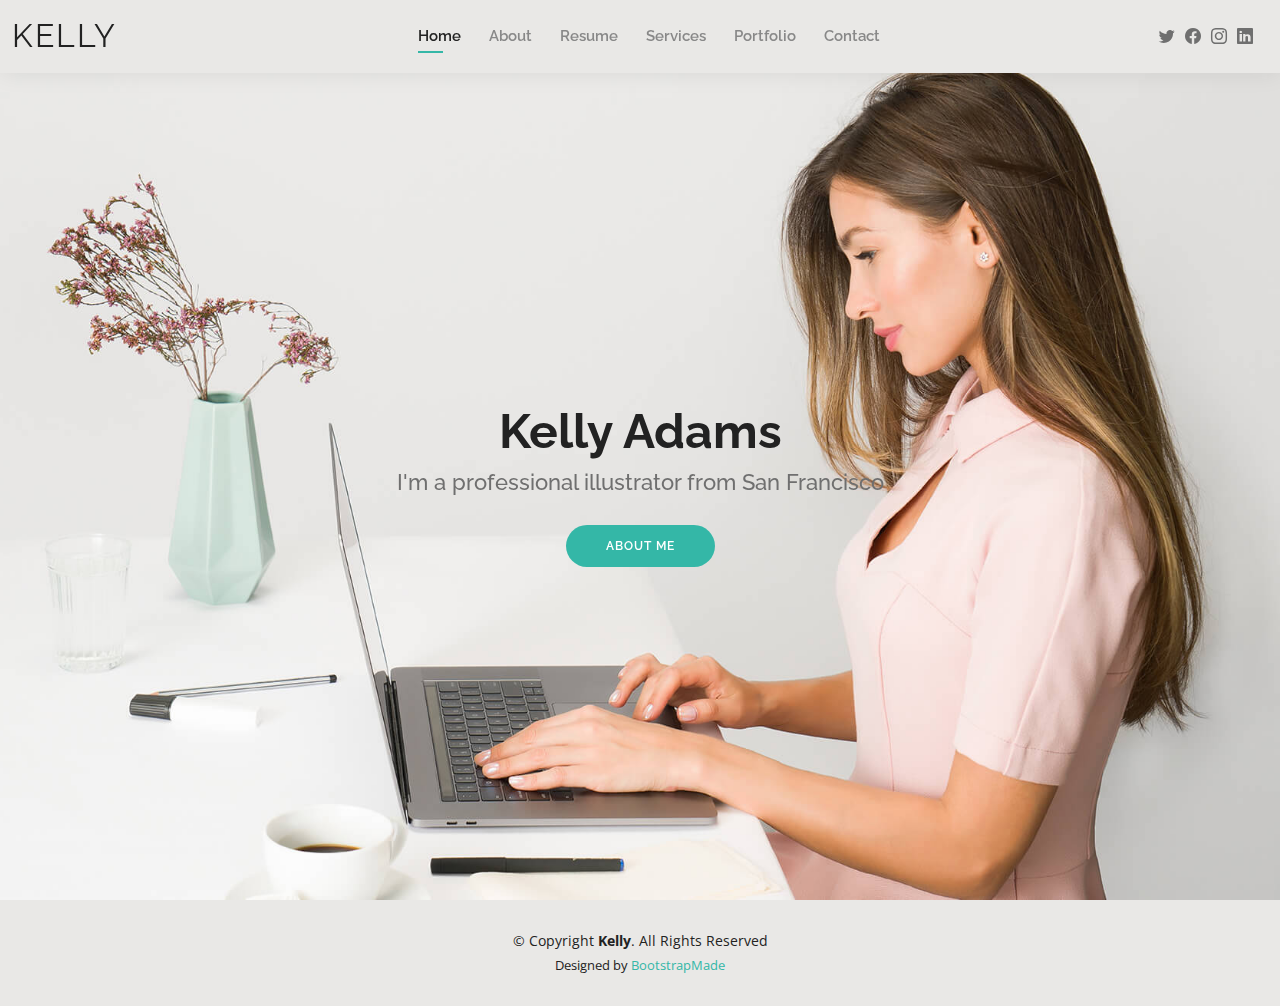
==== index.html @ 139ad1cf "message" ====
<!DOCTYPE html>
<html lang="en">

<head>
  <meta charset="utf-8">
  <meta content="width=device-width, initial-scale=1.0" name="viewport">

  <title>Kelly Bootstrap Template - Index</title>
  <meta content="" name="description">
  <meta content="" name="keywords">

  <!-- Favicons -->
  <link href="assets/img/favicon.png" rel="icon">
  <link href="assets/img/apple-touch-icon.png" rel="apple-touch-icon">

  <!-- Google Fonts -->
  <link href="https://fonts.googleapis.com/css?family=Open+Sans:300,300i,400,400i,600,600i,700,700i|Raleway:300,300i,400,400i,500,500i,600,600i,700,700i|Poppins:300,300i,400,400i,500,500i,600,600i,700,700i" rel="stylesheet">

  <!-- Vendor CSS Files -->
  <link href="assets/vendor/aos/aos.css" rel="stylesheet">
  <link href="assets/vendor/bootstrap/css/bootstrap.min.css" rel="stylesheet">
  <link href="assets/vendor/bootstrap-icons/bootstrap-icons.css" rel="stylesheet">
  <link href="assets/vendor/boxicons/css/boxicons.min.css" rel="stylesheet">
  <link href="assets/vendor/glightbox/css/glightbox.min.css" rel="stylesheet">
  <link href="assets/vendor/swiper/swiper-bundle.min.css" rel="stylesheet">

  <!-- Template Main CSS File -->
  <link href="assets/css/style.css" rel="stylesheet">

  <!-- =======================================================
  * Template Name: Kelly - v4.8.1
  * Template URL: https://bootstrapmade.com/kelly-free-bootstrap-cv-resume-html-template/
  * Author: BootstrapMade.com
  * License: https://bootstrapmade.com/license/
  ======================================================== -->
</head>

<body>

  <!-- ======= Header ======= -->
  <header id="header" class="fixed-top">
    <div class="container-fluid d-flex justify-content-between align-items-center">

      <h1 class="logo me-auto me-lg-0"><a href="index.html">Kelly</a></h1>
      <!-- Uncomment below if you prefer to use an image logo -->
      <!-- <a href="index.html" class="logo"><img src="assets/img/logo.png" alt="" class="img-fluid"></a>-->

      <nav id="navbar" class="navbar order-last order-lg-0">
        <ul>
          <li><a class="active" href="index.html">Home</a></li>
          <li><a href="about.html">About</a></li>
          <li><a href="resume.html">Resume</a></li>
          <li><a href="services.html">Services</a></li>
          <li><a href="portfolio.html">Portfolio</a></li>
          <li><a href="contact.html">Contact</a></li>
        </ul>
        <i class="bi bi-list mobile-nav-toggle"></i>
      </nav><!-- .navbar -->

      <div class="header-social-links">
        <a href="#" class="twitter"><i class="bi bi-twitter"></i></a>
        <a href="#" class="facebook"><i class="bi bi-facebook"></i></a>
        <a href="#" class="instagram"><i class="bi bi-instagram"></i></a>
        <a href="#" class="linkedin"><i class="bi bi-linkedin"></i></i></a>
      </div>

    </div>

  </header><!-- End Header -->

  <!-- ======= Hero Section ======= -->
  <section id="hero" class="d-flex align-items-center">
    <div class="container d-flex flex-column align-items-center" data-aos="zoom-in" data-aos-delay="100">
      <h1>Kelly Adams</h1>
      <h2>I'm a professional illustrator from San Francisco</h2>
      <a href="about.html" class="btn-about">About Me</a>
    </div>
  </section><!-- End Hero -->

  <!-- ======= Footer ======= -->
  <footer id="footer">
    <div class="container">
      <div class="copyright">
        &copy; Copyright <strong><span>Kelly</span></strong>. All Rights Reserved
      </div>
      <div class="credits">
        <!-- All the links in the footer should remain intact. -->
        <!-- You can delete the links only if you purchased the pro version. -->
        <!-- Licensing information: https://bootstrapmade.com/license/ -->
        <!-- Purchase the pro version with working PHP/AJAX contact form: https://bootstrapmade.com/kelly-free-bootstrap-cv-resume-html-template/ -->
        Designed by <a href="https://bootstrapmade.com/">BootstrapMade</a>
      </div>
    </div>
  </footer><!-- End  Footer -->

  <div id="preloader"></div>
  <a href="#" class="back-to-top d-flex align-items-center justify-content-center"><i class="bi bi-arrow-up-short"></i></a>

  <!-- Vendor JS Files -->
  <script src="assets/vendor/purecounter/purecounter_vanilla.js"></script>
  <script src="assets/vendor/aos/aos.js"></script>
  <script src="assets/vendor/bootstrap/js/bootstrap.bundle.min.js"></script>
  <script src="assets/vendor/glightbox/js/glightbox.min.js"></script>
  <script src="assets/vendor/isotope-layout/isotope.pkgd.min.js"></script>
  <script src="assets/vendor/swiper/swiper-bundle.min.js"></script>
  <script src="assets/vendor/waypoints/noframework.waypoints.js"></script>
  <script src="assets/vendor/php-email-form/validate.js"></script>

  <!-- Template Main JS File -->
  <script src="assets/js/main.js"></script>

</body>

</html>
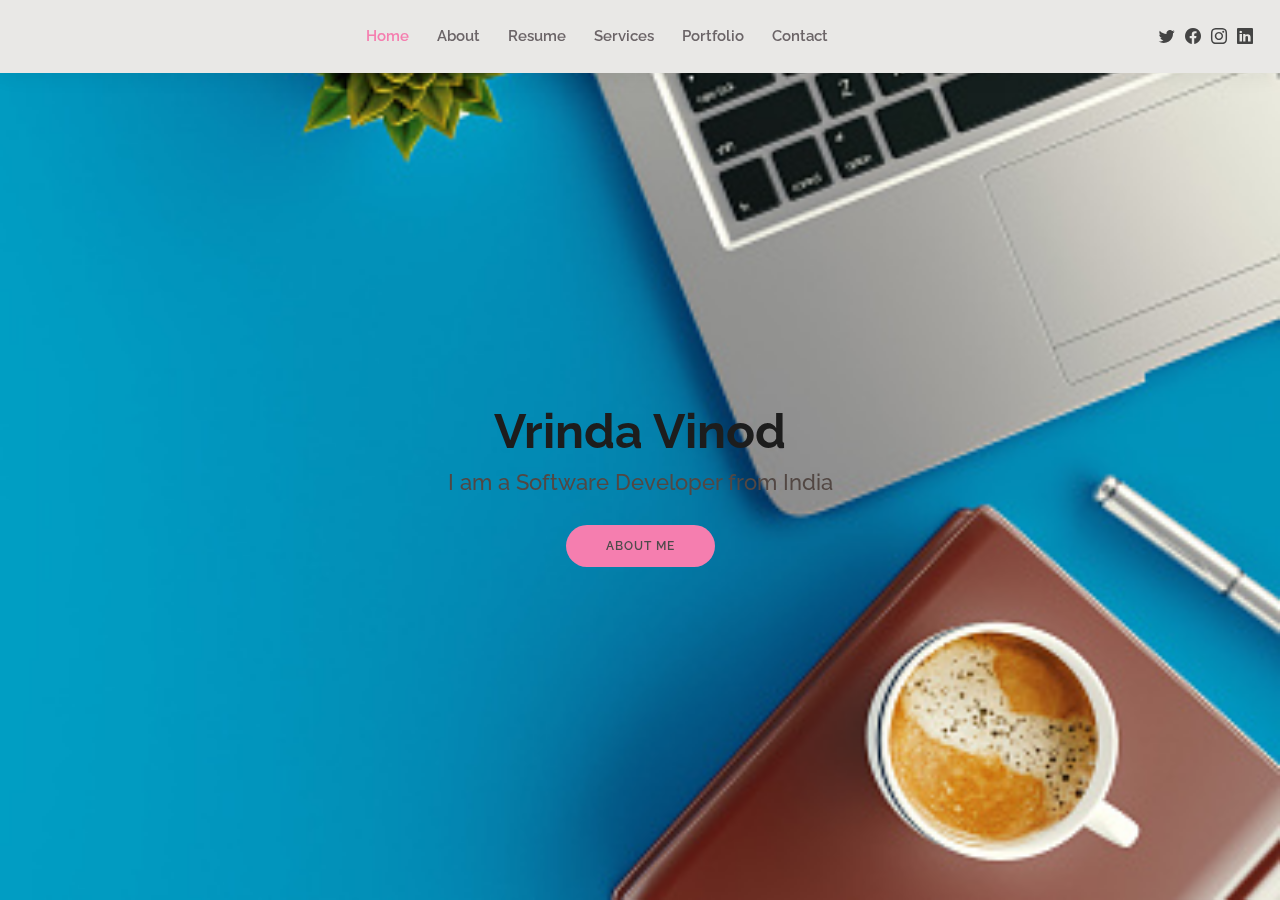
==== commit 330a0cff: "message" ====
--- a/index.html
+++ b/index.html
@@ -5,7 +5,7 @@
   <meta charset="utf-8">
   <meta content="width=device-width, initial-scale=1.0" name="viewport">
 
-  <title>Kelly Bootstrap Template - Index</title>
+  <title>Vrinda Bootstrap Template - Index</title>
   <meta content="" name="description">
   <meta content="" name="keywords">
 
@@ -36,12 +36,11 @@
 </head>
 
 <body>
-
   <!-- ======= Header ======= -->
   <header id="header" class="fixed-top">
     <div class="container-fluid d-flex justify-content-between align-items-center">
 
-      <h1 class="logo me-auto me-lg-0"><a href="index.html">Kelly</a></h1>
+      <h1 class="logo me-auto me-lg-0"><a href="index.html"></a></h1>
       <!-- Uncomment below if you prefer to use an image logo -->
       <!-- <a href="index.html" class="logo"><img src="assets/img/logo.png" alt="" class="img-fluid"></a>-->
 
@@ -71,27 +70,27 @@
   <!-- ======= Hero Section ======= -->
   <section id="hero" class="d-flex align-items-center">
     <div class="container d-flex flex-column align-items-center" data-aos="zoom-in" data-aos-delay="100">
-      <h1>Kelly Adams</h1>
-      <h2>I'm a professional illustrator from San Francisco</h2>
+      <h1>Vrinda Vinod</h1>
+      <h2>I am a Software Developer from India</h2>
       <a href="about.html" class="btn-about">About Me</a>
     </div>
   </section><!-- End Hero -->
 
   <!-- ======= Footer ======= -->
-  <footer id="footer">
+  <!-- <footer id="footer">
     <div class="container">
       <div class="copyright">
         &copy; Copyright <strong><span>Kelly</span></strong>. All Rights Reserved
       </div>
-      <div class="credits">
+      <div class="credits"> -->
         <!-- All the links in the footer should remain intact. -->
         <!-- You can delete the links only if you purchased the pro version. -->
         <!-- Licensing information: https://bootstrapmade.com/license/ -->
         <!-- Purchase the pro version with working PHP/AJAX contact form: https://bootstrapmade.com/kelly-free-bootstrap-cv-resume-html-template/ -->
-        Designed by <a href="https://bootstrapmade.com/">BootstrapMade</a>
+        <!-- Designed by <a href="https://bootstrapmade.com/">BootstrapMade</a>
       </div>
-    </div>
-  </footer><!-- End  Footer -->
+    </div> -->
+  <!-- </footer>End  Footer -->
 
   <div id="preloader"></div>
   <a href="#" class="back-to-top d-flex align-items-center justify-content-center"><i class="bi bi-arrow-up-short"></i></a>
--- a/assets/css/style.css
+++ b/assets/css/style.css
@@ -61,7 +61,7 @@
   position: fixed;
   top: calc(50% - 30px);
   left: calc(50% - 30px);
-  border: 6px solid #34b7a7;
+  border: 6px solid #f57eaf;
   border-top-color: #dcf5f2;
   border-radius: 50%;
   width: 60px;
@@ -100,7 +100,7 @@
   right: 15px;
   bottom: 15px;
   z-index: 996;
-  background: #34b7a7;
+  background: #f57eaf;
   width: 40px;
   height: 40px;
   border-radius: 50px;
@@ -114,7 +114,7 @@
 }
 
 .back-to-top:hover {
-  background: #49cbbb;
+  background: #f1639e;
   color: #fff;
 }
 
@@ -165,7 +165,7 @@
 }
 
 .header-social-links a {
-  color: #6f6f6f;
+  color: #444444;
   padding-left: 6px;
   display: inline-block;
   line-height: 0px;
@@ -174,7 +174,7 @@
 }
 
 .header-social-links a:hover {
-  color: #34b7a7;
+  color: #f57eaf;
 }
 
 /*--------------------------------------------------------------
@@ -208,7 +208,7 @@
   font-family: "Raleway", sans-serif;
   font-size: 15px;
   font-weight: 600;
-  color: #888888;
+  color: #6b6467;
   white-space: nowrap;
   transition: 0.3s;
   position: relative;
@@ -228,7 +228,7 @@
   height: 2px;
   bottom: -5px;
   left: 0;
-  background-color: #34b7a7;
+  /* background-color: #f57eaf; */
   visibility: hidden;
   width: 0px;
   transition: all 0.3s ease-in-out 0s;
@@ -245,7 +245,7 @@
 .navbar .active,
 .navbar .active:focus,
 .navbar li:hover>a {
-  color: #222222;
+  color: #f57eaf;
 }
 
 .navbar .dropdown ul {
@@ -431,7 +431,7 @@
 #hero {
   width: 100%;
   height: 100vh;
-  background: url("../img/hero-bg.jpg") top right;
+  background: url("../img/bg_profilo.jpg") top right;
   background-size: cover;
 }
 
@@ -451,13 +451,20 @@
   font-size: 48px;
   font-weight: 700;
   line-height: 56px;
-  color: #222222;
+  color: #1d1d1d;
 }
 
 #hero h2 {
-  color: #6f6f6f;
+  color: #524743;
   margin: 10px 0 0 0;
   font-size: 22px;
+}
+
+#about {
+  width: 100%;
+  height: 100vh;
+  background: url("../img/abouuut.jpg") top right;
+  background-size: cover;
 }
 
 #hero .btn-about {
@@ -471,12 +478,13 @@
   border-radius: 50px;
   transition: 0.5s;
   margin-top: 30px;
-  color: #fff;
-  background: #34b7a7;
+  color: rgb(78, 75, 75);
+  background: #f57eaf;
 }
 
 #hero .btn-about:hover {
-  background: #3dc8b7;
+  background: #f369a2;
+  color: #eee;
 }
 
 @media (min-width: 1024px) {
@@ -530,6 +538,7 @@
   margin-bottom: 20px;
   padding-bottom: 20px;
   position: relative;
+  color: #1d1d1d;
 }
 
 .section-title h2::after {
@@ -538,7 +547,7 @@
   display: block;
   width: 50px;
   height: 3px;
-  background: #34b7a7;
+  /* background: #f57eaf; */
   bottom: 0;
   left: calc(50% - 25px);
 }
@@ -661,7 +670,7 @@
   width: 1px;
   height: 10px;
   transition: 0.9s;
-  background-color: #34b7a7;
+  background-color: #f57eaf;
 }
 
 /*--------------------------------------------------------------
@@ -766,6 +775,13 @@
 /*--------------------------------------------------------------
 # Resume
 --------------------------------------------------------------*/
+#resume {
+  width: 100%;
+  height: 100vh;
+  background: url("../img/res.jpg") top right;
+  background-size: cover;
+}
+
 .resume .resume-title {
   font-size: 26px;
   font-weight: 400;
@@ -777,7 +793,7 @@
 .resume .resume-item {
   padding: 0 0 20px 20px;
   margin-top: -2px;
-  border-left: 2px solid #34b7a7;
+  /* border-left: 2px solid #f57eaf; */
   position: relative;
 }
 
@@ -786,18 +802,18 @@
   font-size: 18px;
   font-weight: 600;
   font-family: "Poppins", sans-serif;
-  color: #1d685f;
+  color: #52424d;
   margin-bottom: 10px;
 }
 
 .resume .resume-item h5 {
   font-size: 16px;
-  background: #effbf9;
+  background: #fbeff4;
   padding: 5px 15px;
   display: inline-block;
   font-weight: 600;
   margin-bottom: 10px;
-  color: #34b7a7;
+  color: #524743;
 }
 
 .resume .resume-item ul {
@@ -820,13 +836,20 @@
   border-radius: 50px;
   left: -9px;
   top: 0;
-  background: #fff;
-  border: 2px solid #34b7a7;
+  background: rgb(73, 65, 65);
+  /* border: 2px solid #f57eaf; */
 }
 
 /*--------------------------------------------------------------
 # Services
 --------------------------------------------------------------*/
+#services {
+  width: 100%;
+  height: 100vh;
+  background: url("../img/pineservices.jpg") top right;
+  background-size: cover;
+}
+
 .services .icon-box {
   text-align: center;
   padding: 70px 20px 80px 20px;
@@ -847,7 +870,7 @@
 }
 
 .services .icon-box .icon i {
-  font-size: 36px;
+  font-size: 0px;
   transition: 0.5s;
   position: relative;
 }
@@ -880,29 +903,29 @@
   margin-bottom: 0;
 }
 
-.services .iconbox-blue i {
-  color: #47aeff;
-}
-
-.services .iconbox-blue:hover .icon i {
-  color: #fff;
-}
-
-.services .iconbox-blue:hover .icon path {
+/* .services .iconbox-blue i {
+  color: #ff689b;
+} */
+
+/* .services .iconbox-blue:hover .icon i {
+  color: rgb(250, 195, 216);
+} */
+
+/* .services .iconbox-blue:hover .icon path {
   fill: #47aeff;
-}
-
-.services .iconbox-orange i {
+} */
+
+/* .services .iconbox-orange i {
   color: #ffa76e;
-}
-
-.services .iconbox-orange:hover .icon i {
-  color: #fff;
-}
-
-.services .iconbox-orange:hover .icon path {
+} */
+
+/* .services .iconbox-orange:hover .icon i {
+  color: #fff;
+} */
+
+/* .services .iconbox-orange:hover .icon path {
   fill: #ffa76e;
-}
+} */
 
 .services .iconbox-pink i {
   color: #e80368;
@@ -983,7 +1006,7 @@
 .portfolio #portfolio-flters li:hover,
 .portfolio #portfolio-flters li.filter-active {
   color: #fff;
-  background: #34b7a7;
+  background: #f57eaf;
 }
 
 .portfolio #portfolio-flters li:last-child {
@@ -1060,7 +1083,7 @@
 }
 
 .portfolio .portfolio-wrap .portfolio-links a:hover {
-  color: #78d9cd;
+  color: #f57eaf;
 }
 
 .portfolio .portfolio-wrap:hover::before {
@@ -1096,11 +1119,11 @@
   height: 12px;
   background-color: #fff;
   opacity: 1;
-  border: 1px solid #34b7a7;
+  border: 1px solid #f57eaf;
 }
 
 .portfolio-details .portfolio-details-slider .swiper-pagination .swiper-pagination-bullet-active {
-  background-color: #34b7a7;
+  background-color: #f57eaf;
 }
 
 .portfolio-details .portfolio-info {
@@ -1150,7 +1173,7 @@
 
 .contact .info i {
   font-size: 20px;
-  color: #34b7a7;
+  color: #f57eaf;
   float: left;
   width: 44px;
   height: 44px;
@@ -1185,7 +1208,7 @@
 .contact .info .email:hover i,
 .contact .info .address:hover i,
 .contact .info .phone:hover i {
-  background: #34b7a7;
+  background: #f57eaf;
   color: #fff;
 }
 
@@ -1245,7 +1268,7 @@
 
 .contact .php-email-form input:focus,
 .contact .php-email-form textarea:focus {
-  border-color: #34b7a7;
+  border-color: #f57eaf;
 }
 
 .contact .php-email-form input {
@@ -1257,7 +1280,7 @@
 }
 
 .contact .php-email-form button[type=submit] {
-  background: #34b7a7;
+  background: #f57eaf;
   border: 0;
   padding: 10px 30px 12px 30px;
   color: #fff;
@@ -1266,7 +1289,7 @@
 }
 
 .contact .php-email-form button[type=submit]:hover {
-  background: #3dc8b7;
+  background: #f568a3;
 }
 
 @-webkit-keyframes animate-loading {
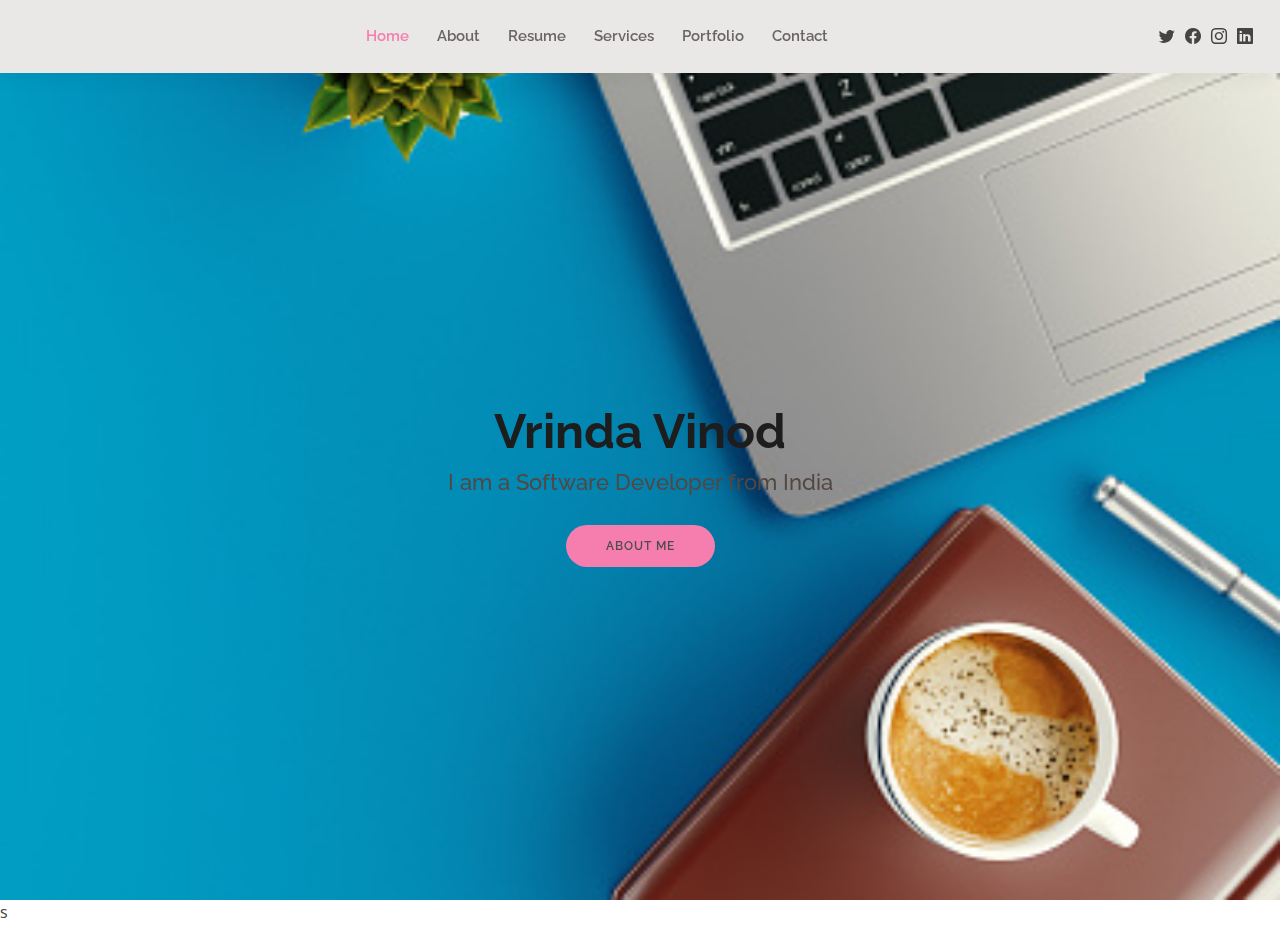
==== commit 84d46f3f: "initial" ====
--- a/index.html
+++ b/index.html
@@ -91,7 +91,7 @@
       </div>
     </div> -->
   <!-- </footer>End  Footer -->
-
+<p>s</p>
   <div id="preloader"></div>
   <a href="#" class="back-to-top d-flex align-items-center justify-content-center"><i class="bi bi-arrow-up-short"></i></a>
 
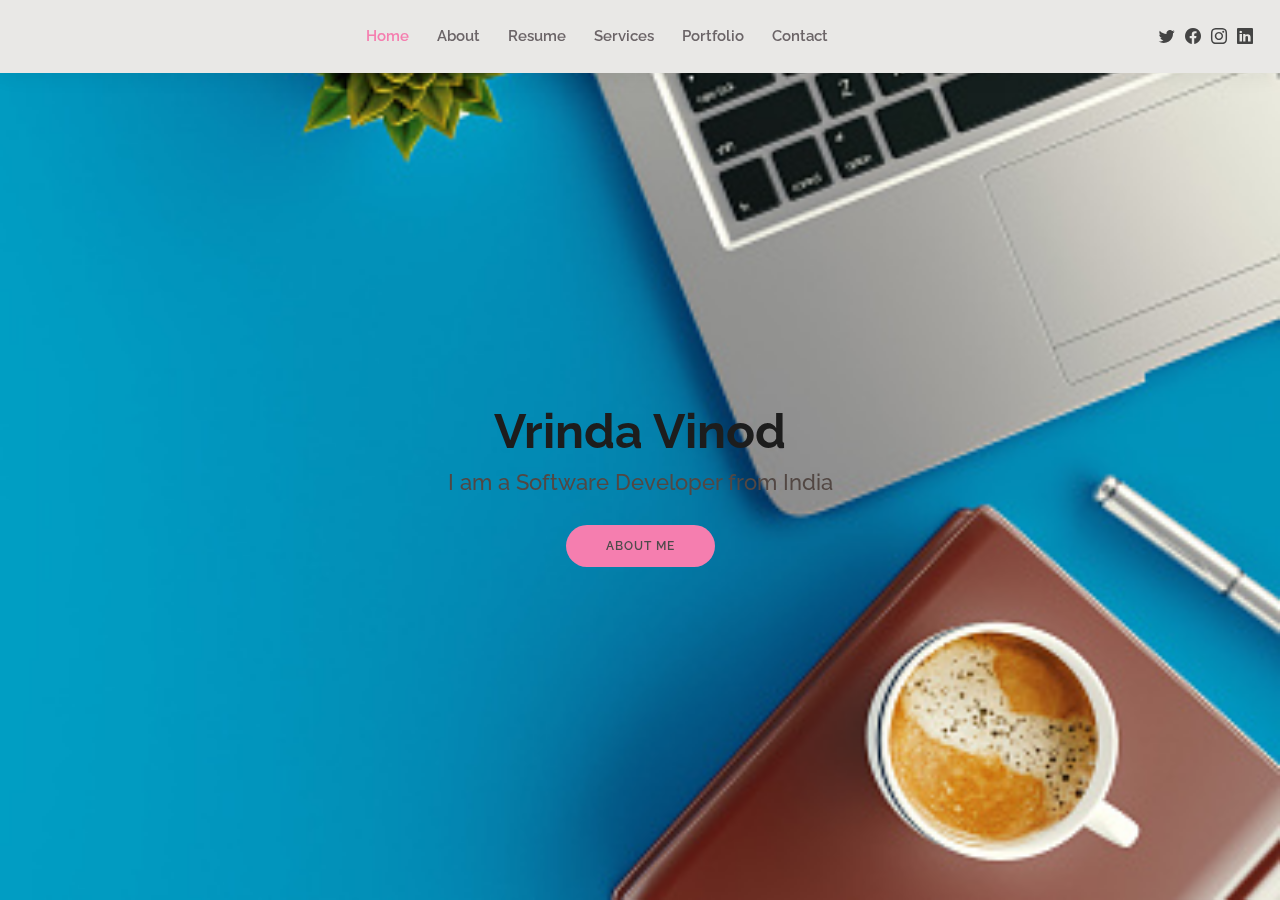
==== commit 35c7e47b: "initial" ====
--- a/index.html
+++ b/index.html
@@ -91,7 +91,7 @@
       </div>
     </div> -->
   <!-- </footer>End  Footer -->
-<p>s</p>
+
   <div id="preloader"></div>
   <a href="#" class="back-to-top d-flex align-items-center justify-content-center"><i class="bi bi-arrow-up-short"></i></a>
 
